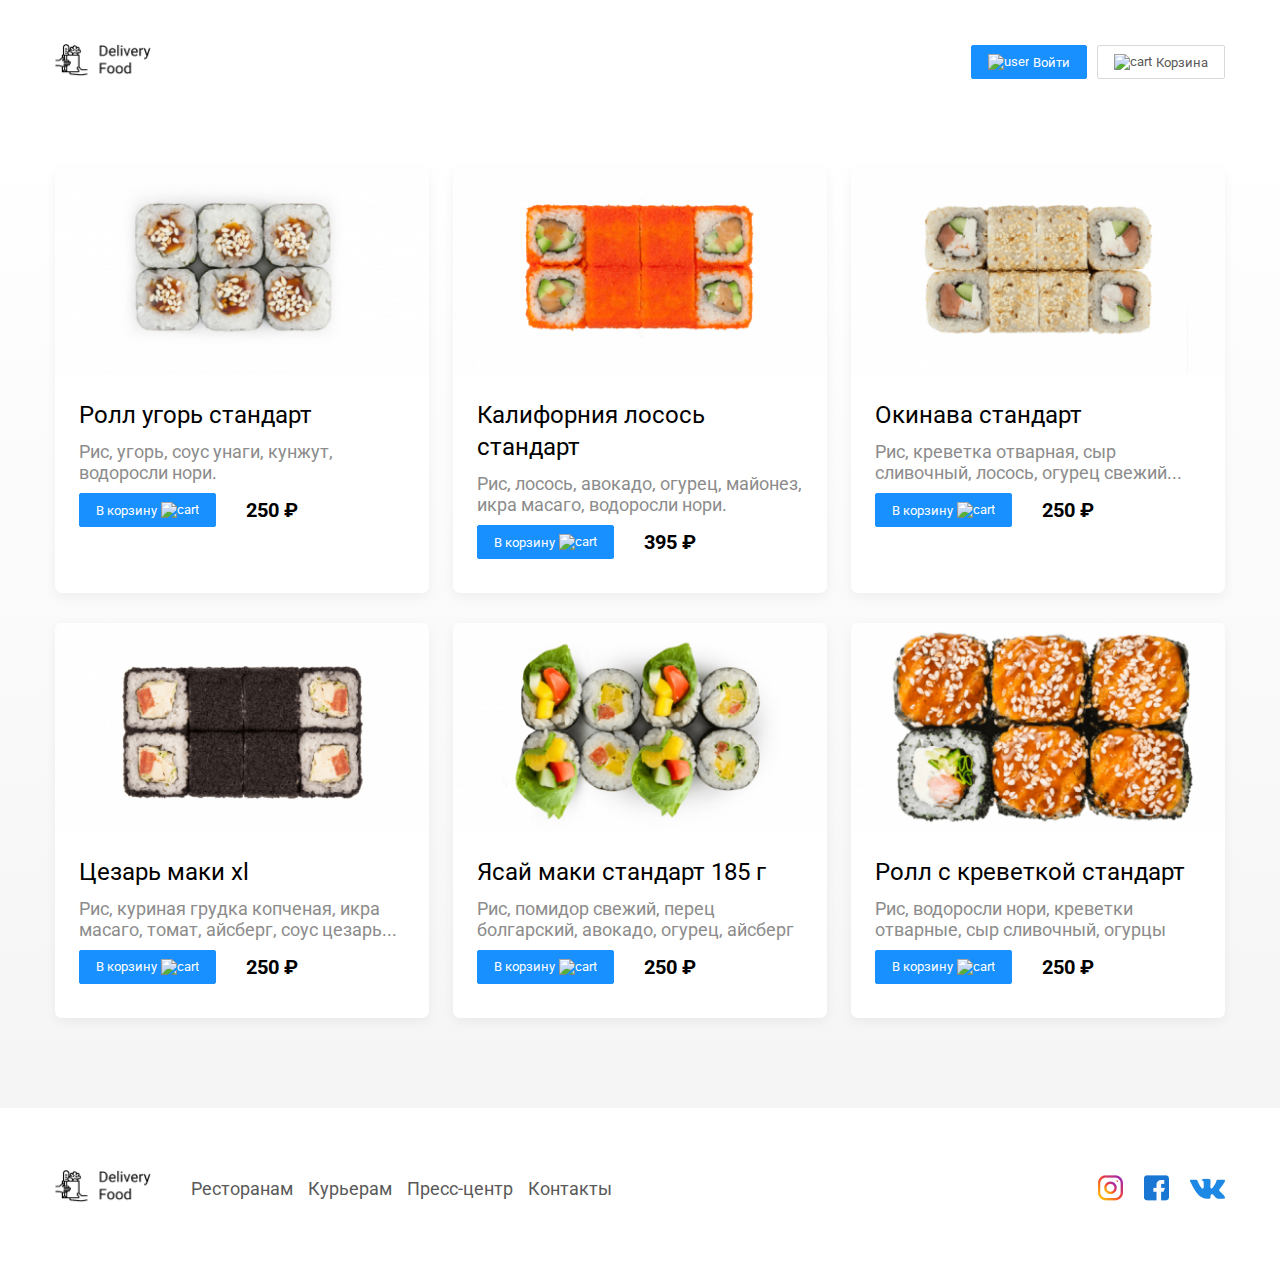
==== DeliveryFood/goods.html @ 775154ef "Update" ====
<!DOCTYPE html>
<html lang="ru">
<head>
    <meta charset="UTF-8">
    <meta name="viewport" content="width=device-width, initial-scale=1.0">
    <title>Delivery Food</title>
    <link rel="stylesheet" href="css/style.css">
    <link rel="preconnect" href="https://fonts.googleapis.com">
    <link rel="preconnect" href="https://fonts.gstatic.com" crossorigin>
    <link href="https://fonts.googleapis.com/css2?family=Roboto:ital,wght@0,100;0,300;0,400;0,500;0,700;0,900;1,100;1,300;1,400;1,500;1,700;1,900&display=swap" rel="stylesheet">
</head>
<body>
    <div class="page-wrapper">
        <header>
            <div class="container">
                <div class="header-box">
                    <a class="header-logo logo" href="index.html"><img src="images/logo.png" alt="logo"></a>                    
                    <div class="header-controls">
                        <button class="btn btn-primary">
                            <img src="/images/icons/user.png" alt="user">
                            Войти
                        </button>
                        <button class="btn btn-outline">
                            <img src="/images/icons/shopping-cart.png" alt="cart">
                            Корзина
                        </button>
                    </div>
                </div>
            </div>
        </header>
        <main>
            <section class="products">
                <div class="container">
                    <div class="products-wrapper">
                        <a href="index.html" class="products-card">
                            <div class="products-card__image">
                                <img src="./images/goods/good-1.jpg" alt="Sushi">
                            </div>

                            <div class="products-card__description">
                                <div class="products-card__description-row">
                                    <h5 class="products-card__description--name">Ролл угорь стандарт</h5>
                                </div>
                                <div class="products-card__description-row">
                                    <p class="products-card__description--text">Рис, угорь, соус унаги, кунжут, водоросли нори.</p>
                                </div>
                                <div class="products-card__description-row">
                                    <div class="products-card__description-controls">
                                        <button class="btn btn-primary">
                                            В корзину
                                            <img src="/images/icons/shopping-cart--white.svg" alt="cart">
                                        </button>

                                        <span class="products-card__description-controls--price">250 ₽</span>
                                    </div>
                                </div>
                            </div>
                        </a>
                        <div class="products-card">
                            <div class="products-card__image">
                                <img src="./images/goods/good-2.jpg" alt="Sushi">
                            </div>

                            <div class="products-card__description">
                                <div class="products-card__description-row">
                                    <h5 class="products-card__description--name">Калифорния лосось стандарт</h5>
                                </div>
                                <div class="products-card__description-row">
                                    <p class="products-card__description--text">Рис, лосось, авокадо, огурец, майонез, икра масаго, водоросли нори.</p>
                                </div>
                                <div class="products-card__description-row">
                                    <div class="products-card__description-controls">
                                        <button class="btn btn-primary">
                                            В корзину
                                            <img src="/images/icons/shopping-cart--white.svg" alt="cart">
                                        </button>

                                        <span class="products-card__description-controls--price">395 ₽</span>
                                    </div>
                                </div>
                            </div>
                        </div>
                        <div class="products-card">
                            <div class="products-card__image">
                                <img src="./images/goods/good-3.jpg" alt="Sushi">
                            </div>

                            <div class="products-card__description">
                                <div class="products-card__description-row">
                                    <h5 class="products-card__description--name">Окинава стандарт</h5>
                                </div>
                                <div class="products-card__description-row">
                                    <p class="products-card__description--text"> Рис, креветка отварная, сыр сливочный, лосось, огурец свежий...</p>
                                </div>
                                <div class="products-card__description-row">
                                    <div class="products-card__description-controls">
                                        <button class="btn btn-primary">
                                            В корзину
                                            <img src="/images/icons/shopping-cart--white.svg" alt="cart">
                                        </button>

                                        <span class="products-card__description-controls--price">250 ₽</span>
                                    </div>
                                </div>
                            </div>
                        </div>
                        <div class="products-card">
                            <div class="products-card__image">
                                <img src="./images/goods/good-4.jpg" alt="Sushi">
                            </div>

                            <div class="products-card__description">
                                <div class="products-card__description-row">
                                    <h5 class="products-card__description--name">Цезарь маки хl</h5>
                                </div>
                                <div class="products-card__description-row">
                                    <p class="products-card__description--text">Рис, куриная грудка копченая, икра масаго, томат, айсберг, соус цезарь...</p>
                                </div>
                                <div class="products-card__description-row">
                                    <div class="products-card__description-controls">
                                        <button class="btn btn-primary">
                                            В корзину
                                            <img src="/images/icons/shopping-cart--white.svg" alt="cart">
                                        </button>

                                        <span class="products-card__description-controls--price">250 ₽</span>
                                    </div>
                                </div>
                            </div>
                        </div>
                        <div class="products-card">
                            <div class="products-card__image">
                                <img src="./images/goods/good-5.jpg" alt="Sushi">
                            </div>

                            <div class="products-card__description">
                                <div class="products-card__description-row">
                                    <h5 class="products-card__description--name">Ясай маки стандарт 185 г</h5>
                                </div>
                                <div class="products-card__description-row">
                                    <p class="products-card__description--text">Рис, помидор свежий, перец болгарский, авокадо, огурец, айсберг</p>
                                </div>
                                <div class="products-card__description-row">
                                    <div class="products-card__description-controls">
                                        <button class="btn btn-primary">
                                            В корзину
                                            <img src="/images/icons/shopping-cart--white.svg" alt="cart">
                                        </button>

                                        <span class="products-card__description-controls--price">250 ₽</span>
                                    </div>
                                </div>
                            </div>
                        </div>
                        <div class="products-card">
                            <div class="products-card__image">
                                <img src="./images/goods/good-6.jpg" alt="Sushi">
                            </div>

                            <div class="products-card__description">
                                <div class="products-card__description-row">
                                    <h5 class="products-card__description--name">Ролл с креветкой стандарт</h5>
                                </div>
                                <div class="products-card__description-row">
                                    <p class="products-card__description--text">Рис, водоросли нори, креветки отварные, сыр сливочный, огурцы</p>
                                </div>
                                <div class="products-card__description-row">
                                    <div class="products-card__description-controls">
                                        <button class="btn btn-primary">
                                            В корзину
                                            <img src="/images/icons/shopping-cart--white.svg" alt="cart">
                                        </button>

                                        <span class="products-card__description-controls--price">250 ₽</span>
                                    </div>
                                </div>
                            </div>
                        </div>
                    </div>
                </div>
            </section>
        </main>

        <div class="cart-modal__overlay">
            <div class="cart-modal">
                <div class="cart-modal__header">
                    <h2 class="cart-modal__header--title">Корзина</h2>
                    <span class="cart-modal__header--close">
                        <img src="./images/icons/close.svg" alt="close">
                    </span>
                </div>
                <div class="cart-modal__body">
                    <div class="cart-item">
                        <p class="cart-item__title">Ролл угорь стандарт</p>
                        <div class="cart-item__controls">
                            <div class="cart-item__controls--price">250 ₽</div>
                            <button class="btn btn-outline">
                                -
                            </button>
                            <div class="cart-item__controls--count">
                                1
                            </div>
                            <button class="btn btn-outline">
                                +
                            </button>
                        </div>
                    </div>
                    <div class="cart-item">
                        <p class="cart-item__title">Ролл угорь стандарт</p>
                        <div class="cart-item__controls">
                            <div class="cart-item__controls--price">250 ₽</div>
                            <button class="btn btn-outline">
                                -
                            </button>
                            <div class="cart-item__controls--count">
                                1
                            </div>
                            <button class="btn btn-outline">
                                +
                            </button>
                        </div>
                    </div>
                    <div class="cart-item">
                        <p class="cart-item__title">Ролл угорь стандарт</p>
                        <div class="cart-item__controls">
                            <div class="cart-item__controls--price">250 ₽</div>
                            <button class="btn btn-outline">
                                -
                            </button>
                            <div class="cart-item__controls--count">
                                1
                            </div>
                            <button class="btn btn-outline">
                                +
                            </button>
                        </div>
                    </div>
                </div>
                <div class="cart-modal__footer">
                    <div class="cart-modal__footer--price">1250 ₽</div>
                    <div class="cart-modal__footer--controls">
                        <button class="btn btn-primary">
                            Оформить заказ
                        </button>
                        <button class="btn btn-outline">
                            Отмена
                        </button>
                    </div>
                </div>
            </div>
        </div>

        <footer>
            <div class="container">
                <div class="footer-box">
                    <a href="index.html" class="footer-logo logo"><img src="images/logo.png" alt="logo"></a>
                    <div class="footer-nav">
                        <ul>
                            <li><a href="index.html">Ресторанам</a> </li>
                            <li><a href="index.html">Курьерам</a></li>
                            <li><a href="index.html">Пресс-центр</a></li>
                            <li><a href="index.html">Контакты</a></li>
                        </ul>
                    </div>
                    <div class="footer-social">
                        <img src="images/social/instagram.png" alt="instagram">
                        <img src="images/social/facebook.png" alt="facebook">
                        <img src="images/social/vk.png" alt="vk">
                    </div>
                </div>
            </div>
        </footer>
    </div>
</body>
</html>
---- DeliveryFood/css/style.css ----
* {
    box-sizing: border-box;
    font-family: Roboto;
    line-height: normal;
    font-style: normal;
}

body {
    margin: 0;
    padding: 0;
}

main {
    flex-grow: 1;
    background: linear-gradient(180deg, rgba(245,245,245,0.00) 1.04%, #F5F5F5 100%);
}

.page-wrapper {
    display: flex;
    flex-direction: column;
    min-height: 100vh;
}

.container {
    height: 100%;
    width: 100%;
    max-width: 1200px; 
    margin: 0px auto;
    padding: 0px 15px 0px 15px;
}

header {
    display: flex;
    align-items: center;
    min-height: 124px;
}

.header-box {
    height: 100%;
    display: flex;
    justify-content: space-between;
    align-items: center;
}

.header-controls {
    display: flex;
    align-items: center;
    justify-content: flex-end;
    gap: 10px;
}

.btn {
    display: flex;
    padding: 8px 16px;
    align-items: center;
    gap: 4px;
    outline: none;
    cursor: pointer;
}

.btn-primary {
    border-radius: 2px;
    background: #1890FF;
    border: 1px solid #1890FF;
    color: #fff;
}

.btn-outline {
    color: #595959;
    border-radius: 2px;
    border: 1px solid #D9D9D9;
    background: #FFF;
    box-shadow: 0px 0px 2px 0px rgba(0,0,0,0.00);
}

.logo {
    max-width: 100px;
}

.logo img {
    width: 100%;
}

.banner {
    margin-bottom: 56px;
}

.banner-item {
    background-image: url(../images/banners/banner-image.png);
    background-repeat: no-repeat;
    background-size: contain;
    background-position: center right;
    padding: 68px;
    border-radius: 10px;
    background-color: #fff188;
}

.banner-item--title {
    color: #302c34;
    font-size: 39px;
    font-weight: 700;
    max-width: 50%;
    margin-top: 0;
    margin-bottom: 15px;
}

.banner-item--subtitle {
    color: #302c34;
    font-size: 24px;
    font-weight: 400;
    max-width: 50%;
    margin: 0;
}

.products-header {
    display: flex;
    align-items: center;
    justify-content: space-between;
    flex-wrap: wrap;
    gap: 24px;
}

.products-header--title {
    color: #000;
    font-size: 36px;
    font-weight: 700;
    margin: 0;
}

.products-header--search {
    border-radius: 2px;
    border: 1px solid #D9D9D9;
    background: #fff;
    flex-shrink: 0;
    height: 34px;
    min-width: 306px;
    padding: 5px 12px;
}

.products-header--search:focus {
    outline: none;
    border: 1px solid #d9d9d9;
}

.products-header--search::placeholder {
    color: #bfbfbf;
    font-size: 16px;
    font-weight: 400;
    line-height: 24px;
}

.products-wrapper {
    margin-top: 44px;
    margin-bottom: 90px;
    display: flex;
    flex-wrap: wrap;
    row-gap: 30px;
    column-gap: 24px;
}

.products-card {
    width: calc((100% - 48px) / 3);
    border-radius: 7px;
    background: #fff;
    box-shadow: 0px 4px 12px 0px rgba(0,0,0,0.05);
    overflow: hidden;
    text-decoration: none;
}

.products-card__image {
    width: 100%;
}

.products-card__image img {
    width: 100%;
}

.products-card__description {
    padding: 20px 24px 34px 24px;

}

.products-card__description-row {
    display: flex;
    align-items: center;
    justify-content: space-between;
}

.products-card__description-row:not(:last-child) {
    margin-bottom: 10px;
}

.products-card__description--title {
    color: #000;
    font-size: 24px;
    font-weight: 700;
    line-height: 32px;
    margin: 0;
}

.products-card__description--badge {
    color: #fff;
    font-size: 12px;
    font-weight: 400;
    line-height: 20px;
    background: #262626;
    border-radius: 2px;
    padding: 1px 8px;
}

.products-card__description-info {
    display: flex;
    align-items: center;
    justify-content: flex-start;
    flex-wrap: wrap;
    row-gap: 8px;
    column-gap: 25px;
}

.products-card__description-info--raiting {
    color: #ffc107;
    font-size: 18px;
    font-weight: 400;
    line-height: 32px;
}

.products-card__description-info--price {
    color: #8c8c8c;
    font-size: 18px;
    font-weight: 400;
    line-height: 32px;
}

.products-card__description-info--group::before {
    content: '.';
    display: block;
    width: 5px;
    height: 5px;
    border-radius: 50%;
    background: #8c8c8c;
    position: absolute;
    left: -14px;
    top: 14px;
}

.products-card__description-info--group {
    color: #8c8c8c;
    font-size: 18px;
    font-weight: 400;
    line-height: 32px;
    position: relative;
}

.products-card__description--name {
    margin: 0;
    font-size: 24px;
    font-weight: 400;
    line-height: 32px;
    color: #000;
}

.products-card__description--text {
    margin: 0;
    font-size: 18px;
    font-weight: 400;
    color: #8c8c8c;
}

.products-card__description-controls {
    display: flex;
    justify-content: flex-start;
    align-items: center;
    flex-wrap: wrap;
    row-gap: 10px;
    column-gap: 30px;
}

.products-card__description-controls--price {
    color: #000;
    font-size: 20px;
    font-weight: 700;
    line-height: 32px;
}

.cart-modal__overlay {
    display: none;
    position: fixed;
    top: 0;
    right: 0;
    left: 0;
    bottom: 0;
    background-color: rgba(0,0,0,0.40);
    justify-content: center;
    align-items: center;
}

.cart-modal__overlay.open {
    display: flex;
}

.cart-modal {
    max-width: 780px;
    width: 100%;
    padding: 40px 45px;
    border-radius: 5px;
    background: #fff;
}

.cart-modal__header {
    display: flex;
    align-items: center;
    justify-content: space-between;
    margin-bottom: 48px;
}

.cart-modal__header--title {
    color: #000;
    font-size: 36px;
    font-weight: 700;
    margin: 0;
}

.cart-modal__header--close {
    cursor: pointer;
}

.cart-modal__footer {
    display: flex;
    align-items: center;
    justify-content: space-between;
    flex-wrap: wrap;
    gap: 10px;
    margin-top: 50px;
}

.cart-modal__footer--price {
    border-radius: 5px;
    background: #262626;
    color: #fafafa;
    font-size: 20px;
    font-weight: 700;
    padding: 15px 20px;
}

.cart-modal__footer--controls {
    display: flex;
    align-items: center;
    gap: 10px;
}

.cart-item {
    display: flex;
    justify-content: space-between;
    align-items: center;
    flex-wrap: wrap;
    gap: 10px;

}

.cart-item:not(:last-child) {
    padding-bottom: 10px;
    margin-bottom: 10px;
    border-bottom: 1px solid #D9D9D9;
}

.cart-item__title {
    color: #000;
    font-size: 18px;
    font-weight: 400;
    line-height: 32px;
    margin: 0;
}

.cart-item__controls {
    display: flex;
    align-items: center;

}

.cart-item__controls--price {
    margin-right: 47px;
    color: #000;
    font-size: 20px;
    font-weight: 700;
    line-height: 32px;
}

.cart-item__controls button {
    border: 1px solid #40A9FF;
    color: #40a9ff;
}

.cart-item__controls--count {
    margin-left: 15px;
    margin-right: 15px;
}

@media (max-width: 991px) {
    .banner-item {
        background-image: none;
    }

    .banner-item--title {
        max-width: 100%;
    }
    
    .banner-item--subtitle {
        max-width: 100%;
    }

    .products-card {
        width: calc((100% - 48px) / 2);
    }
}

@media (max-width: 768px) {
    .products-card {
        width: 100%;
    }
}

footer {
    display: flex;
    align-items: center;
    min-height: 156px;
    padding: 60px 0px;
}

.footer-box {
    height: 100%;
    display: flex;
    justify-content: space-between;
    align-items: center;
    gap: 36px;
    flex-wrap: wrap;
}

.footer-nav {
    flex-grow: 1;
}

.footer-nav ul {
    display: flex;
    align-items: center;
    list-style: none;
    padding: 0;
    margin: 0;
    gap: 15px;
    flex-wrap: wrap;
}

.footer-nav ul li {
    color: #595959;
    font-size: 18px;
    font-weight: 400;
}

.footer-nav ul li a {
    text-decoration: none;
    color: #595959;
}

.footer-social {
    display: flex;
    align-items: center;
    justify-content: flex-end;
    gap: 20px;
}
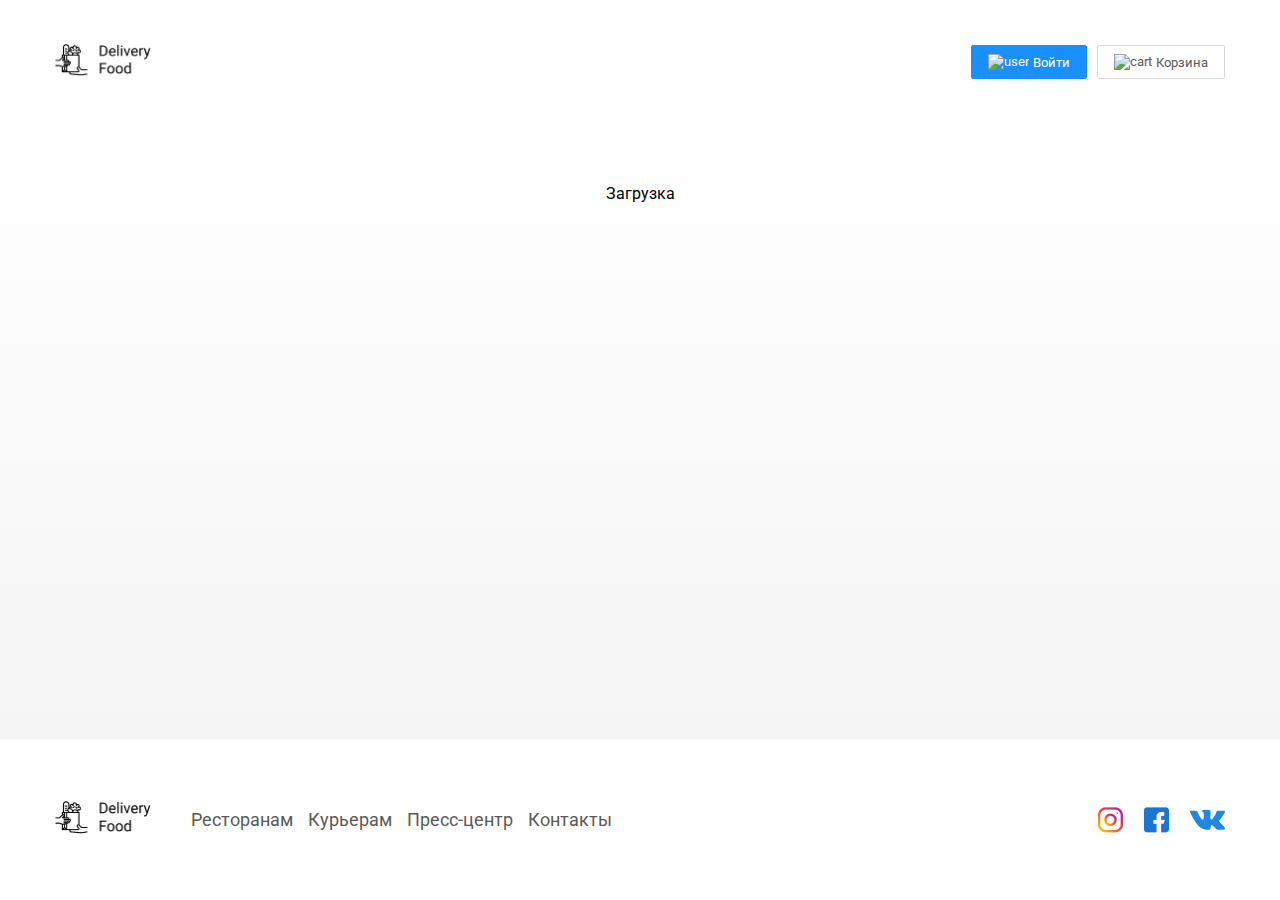
==== commit a3e58b3a: "update" ====
--- a/DeliveryFood/goods.html
+++ b/DeliveryFood/goods.html
@@ -8,6 +8,7 @@
     <link rel="preconnect" href="https://fonts.googleapis.com">
     <link rel="preconnect" href="https://fonts.gstatic.com" crossorigin>
     <link href="https://fonts.googleapis.com/css2?family=Roboto:ital,wght@0,100;0,300;0,400;0,500;0,700;0,900;1,100;1,300;1,400;1,500;1,700;1,900&display=swap" rel="stylesheet">
+    <script src="./js/main.js" defer></script>
 </head>
 <body>
     <div class="page-wrapper">
@@ -20,7 +21,7 @@
                             <img src="/images/icons/user.png" alt="user">
                             Войти
                         </button>
-                        <button class="btn btn-outline">
+                        <button class="btn btn-outline" id="cart-button">
                             <img src="/images/icons/shopping-cart.png" alt="cart">
                             Корзина
                         </button>
@@ -31,151 +32,7 @@
         <main>
             <section class="products">
                 <div class="container">
-                    <div class="products-wrapper">
-                        <a href="index.html" class="products-card">
-                            <div class="products-card__image">
-                                <img src="./images/goods/good-1.jpg" alt="Sushi">
-                            </div>
-
-                            <div class="products-card__description">
-                                <div class="products-card__description-row">
-                                    <h5 class="products-card__description--name">Ролл угорь стандарт</h5>
-                                </div>
-                                <div class="products-card__description-row">
-                                    <p class="products-card__description--text">Рис, угорь, соус унаги, кунжут, водоросли нори.</p>
-                                </div>
-                                <div class="products-card__description-row">
-                                    <div class="products-card__description-controls">
-                                        <button class="btn btn-primary">
-                                            В корзину
-                                            <img src="/images/icons/shopping-cart--white.svg" alt="cart">
-                                        </button>
-
-                                        <span class="products-card__description-controls--price">250 ₽</span>
-                                    </div>
-                                </div>
-                            </div>
-                        </a>
-                        <div class="products-card">
-                            <div class="products-card__image">
-                                <img src="./images/goods/good-2.jpg" alt="Sushi">
-                            </div>
-
-                            <div class="products-card__description">
-                                <div class="products-card__description-row">
-                                    <h5 class="products-card__description--name">Калифорния лосось стандарт</h5>
-                                </div>
-                                <div class="products-card__description-row">
-                                    <p class="products-card__description--text">Рис, лосось, авокадо, огурец, майонез, икра масаго, водоросли нори.</p>
-                                </div>
-                                <div class="products-card__description-row">
-                                    <div class="products-card__description-controls">
-                                        <button class="btn btn-primary">
-                                            В корзину
-                                            <img src="/images/icons/shopping-cart--white.svg" alt="cart">
-                                        </button>
-
-                                        <span class="products-card__description-controls--price">395 ₽</span>
-                                    </div>
-                                </div>
-                            </div>
-                        </div>
-                        <div class="products-card">
-                            <div class="products-card__image">
-                                <img src="./images/goods/good-3.jpg" alt="Sushi">
-                            </div>
-
-                            <div class="products-card__description">
-                                <div class="products-card__description-row">
-                                    <h5 class="products-card__description--name">Окинава стандарт</h5>
-                                </div>
-                                <div class="products-card__description-row">
-                                    <p class="products-card__description--text"> Рис, креветка отварная, сыр сливочный, лосось, огурец свежий...</p>
-                                </div>
-                                <div class="products-card__description-row">
-                                    <div class="products-card__description-controls">
-                                        <button class="btn btn-primary">
-                                            В корзину
-                                            <img src="/images/icons/shopping-cart--white.svg" alt="cart">
-                                        </button>
-
-                                        <span class="products-card__description-controls--price">250 ₽</span>
-                                    </div>
-                                </div>
-                            </div>
-                        </div>
-                        <div class="products-card">
-                            <div class="products-card__image">
-                                <img src="./images/goods/good-4.jpg" alt="Sushi">
-                            </div>
-
-                            <div class="products-card__description">
-                                <div class="products-card__description-row">
-                                    <h5 class="products-card__description--name">Цезарь маки хl</h5>
-                                </div>
-                                <div class="products-card__description-row">
-                                    <p class="products-card__description--text">Рис, куриная грудка копченая, икра масаго, томат, айсберг, соус цезарь...</p>
-                                </div>
-                                <div class="products-card__description-row">
-                                    <div class="products-card__description-controls">
-                                        <button class="btn btn-primary">
-                                            В корзину
-                                            <img src="/images/icons/shopping-cart--white.svg" alt="cart">
-                                        </button>
-
-                                        <span class="products-card__description-controls--price">250 ₽</span>
-                                    </div>
-                                </div>
-                            </div>
-                        </div>
-                        <div class="products-card">
-                            <div class="products-card__image">
-                                <img src="./images/goods/good-5.jpg" alt="Sushi">
-                            </div>
-
-                            <div class="products-card__description">
-                                <div class="products-card__description-row">
-                                    <h5 class="products-card__description--name">Ясай маки стандарт 185 г</h5>
-                                </div>
-                                <div class="products-card__description-row">
-                                    <p class="products-card__description--text">Рис, помидор свежий, перец болгарский, авокадо, огурец, айсберг</p>
-                                </div>
-                                <div class="products-card__description-row">
-                                    <div class="products-card__description-controls">
-                                        <button class="btn btn-primary">
-                                            В корзину
-                                            <img src="/images/icons/shopping-cart--white.svg" alt="cart">
-                                        </button>
-
-                                        <span class="products-card__description-controls--price">250 ₽</span>
-                                    </div>
-                                </div>
-                            </div>
-                        </div>
-                        <div class="products-card">
-                            <div class="products-card__image">
-                                <img src="./images/goods/good-6.jpg" alt="Sushi">
-                            </div>
-
-                            <div class="products-card__description">
-                                <div class="products-card__description-row">
-                                    <h5 class="products-card__description--name">Ролл с креветкой стандарт</h5>
-                                </div>
-                                <div class="products-card__description-row">
-                                    <p class="products-card__description--text">Рис, водоросли нори, креветки отварные, сыр сливочный, огурцы</p>
-                                </div>
-                                <div class="products-card__description-row">
-                                    <div class="products-card__description-controls">
-                                        <button class="btn btn-primary">
-                                            В корзину
-                                            <img src="/images/icons/shopping-cart--white.svg" alt="cart">
-                                        </button>
-
-                                        <span class="products-card__description-controls--price">250 ₽</span>
-                                    </div>
-                                </div>
-                            </div>
-                        </div>
+                    <div class="products-wrapper" id="good-container">
                     </div>
                 </div>
             </section>
